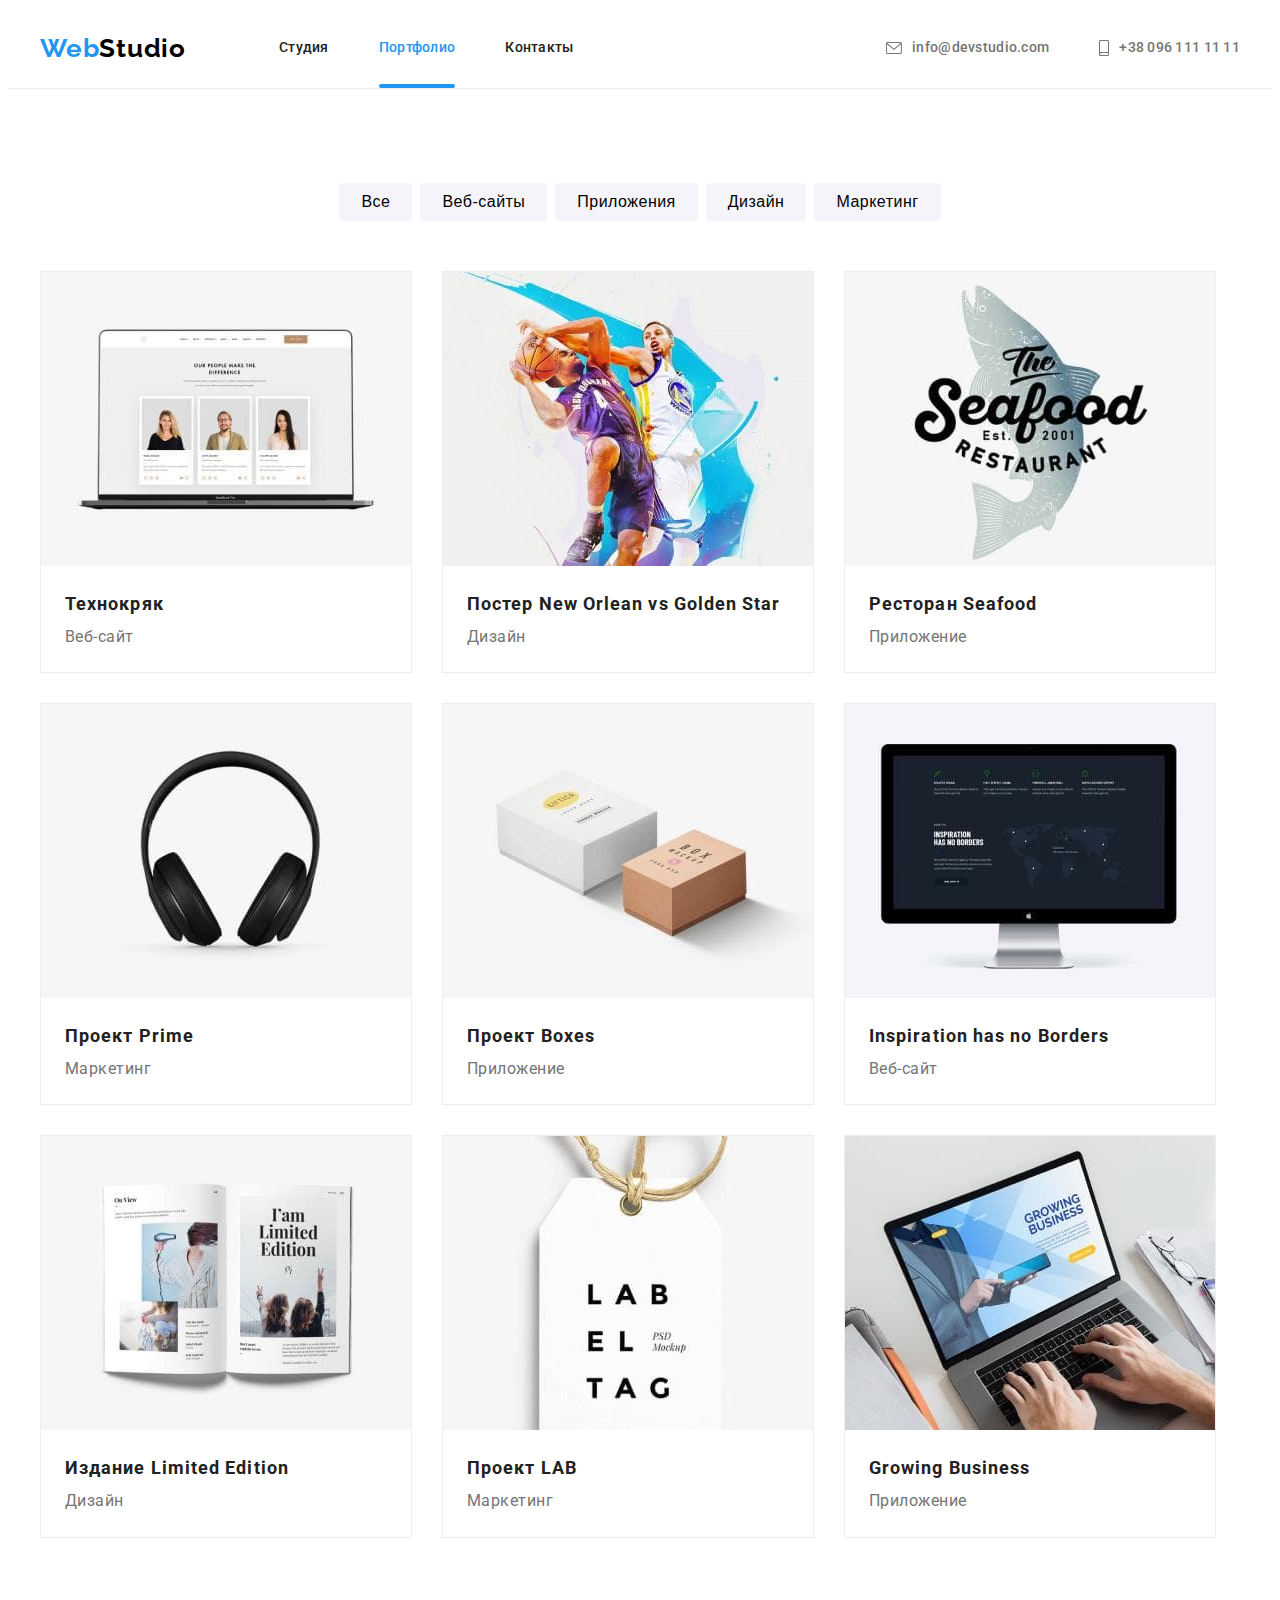
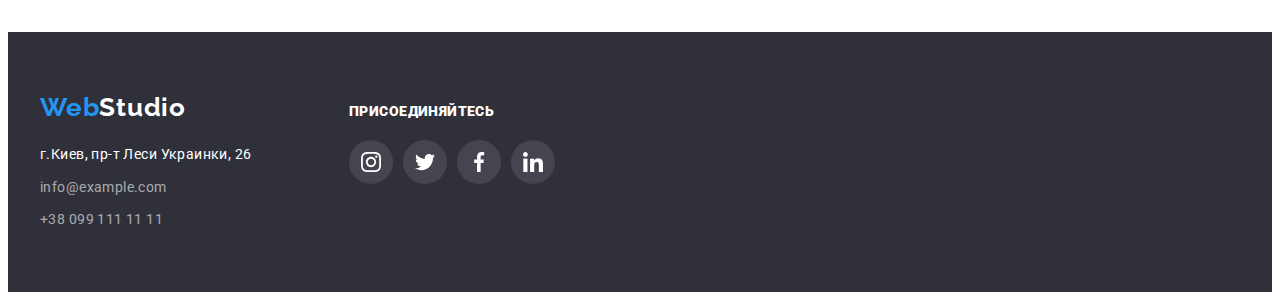
==== portfolio.html @ 4b7ed21e "adds files" ====
<!DOCTYPE html>
<html lang="en">
<head>
    <meta charset="UTF-8">
    <meta http-equiv="X-UA-Compatible" content="IE=edge">
    <meta name="viewport" content="width=device-width, initial-scale=1.0">
    <link rel="stylesheet" href="https://cdnjs.cloudflare.com/ajax/libs/modern-normalize/1.0.0/modern-normalize.min.css" integrity="sha512-ISS7cAi1PEhQ8jnbJpJZMd29NlhNj4AWYyLOSp2CE/CsHxTCu+r+t0D2yoJudVrd0/8fTVPUVDzY5Tvli75u/g==" crossorigin="anonymous" />
    <link rel="preconnect" href="https://fonts.gstatic.com">
    <link href="https://fonts.googleapis.com/css2?family=Raleway:wght@700&family=Roboto:wght@400;500;700;900&display=swap" rel="stylesheet">
    <link rel="stylesheet" href="https://cdnjs.cloudflare.com/ajax/libs/animate.css/4.1.1/animate.min.css"/>
    <link rel="stylesheet" href="./css/styles.css">
    <title>Портфолио</title>
</head>
<body>
     <!---шапка сайта-->
    <header class="header">
      <div class="container">
      <nav class="navigation-for-pages">
          <a href="./index.html" lang="en" class="logo link animate__heartBeat">Web<span class="change-first">Studio</span></a>    
          <ul class="main-pages">
            <li class="list list-pages"><a href="./index.html" class="main-pages-link decoration-changes link">Студия</a></li>
            <li class="list list-pages"><a href="./portfolio.html" class="main-pages-link link current">Портфолио</a></li>
            <li class="list list-pages"><a href="" class="main-pages-link decoration-changes link">Контакты</a></li>
          </ul>
      </nav>    
      <ul class="first-adress-text"> 
        <li class="list for-contacts">
          <a href="mailto:info@devstudio.com" class="phone link email">
            <svg class="icon-contacts-letter">
              <use href="./images/symbol-defs.svg#letter"></use>
            </svg>
            info@devstudio.com</a>
        </li>
        <li class="list for-contacts">
          <a href="tel:+380961111111" class="phone link tell">
            <svg class="icon-contacts-smartphone">
              <use href="./images/symbol-defs.svg#smartphone"></use>
            </svg>
            +38 096 111 11 11</a>
        </li>
      </ul> 
        </div>
    </header>
    <main>
        <!--ссылки на ресурсы-->
        <section class="filters">
          <div class="container">
            <h1 class="visually-hidden">our projects</h1>
            <ul class="btn-of-filters">                
                <li class="list list-filters">
                    <button type="button" class="button-list">Все</button> 
                </li>
                <li class="list list-filters">
                    <button type="button" class="button-list">Веб-сайты</button>
                </li>
                <li class="list list-filters">
                    <button type="button" class="button-list">Приложения</button>
                </li>
                <li class="list list-filters">
                    <button type="button" class="button-list">Дизайн</button>
                </li>
                <li class="list list-filters">
                    <button type="button" class="button-list">Маркетинг</button>
                </li>               
            </ul>
          
            <ul class="projects">
                <li class="list projects-card">                  
                  <a href="" class="link projects-link">
                   <div class="wrapper-projects-card">
                     <img src="./images/images-portfolio/1techno-kryak.jpg" alt="Три человека" width="370" height="294">   
                     <p class="overlay">
                       Технокряк это современная площадка распространения коронавируса. 
                       Компании используют эту платформу для цифрового шпионажа и атак на защищённые сервера конкурентов.
                      </p>                    
                    </div>                  
                    <div class="text-cards">
                    <h3 class="subtitle">Технокряк</h3>
                    <p class="projects-paragraph">Веб-сайт</p>
                  </div>
                  </a>
                </li>
                <li class="list projects-card"> 
                   <a href="" class="link projects-link">
                    <div class="wrapper-projects-card">
                      <img src="./images/images-portfolio/2golden-star.jpg" alt="Баскетболисты" width="370" height="294">
                      <p class="overlay">
                        Технокряк это современная площадка распространения коронавируса. 
                        Компании используют эту платформу для цифрового шпионажа и атак на защищённые сервера конкурентов.
                       </p>  
                    </div>
                    <div class="text-cards">
                      <h3 class="subtitle">Постер New Orlean vs Golden Star</h3>
                    <p class="projects-paragraph">Дизайн</p>
                  </div> 
                   </a> 
                </li>
                <li class="list projects-card">
                  <a href="" class="link projects-link">
                    <div class="wrapper-projects-card">
                      <img src="./images/images-portfolio/3seafood.jpg" alt="Эмблема ресторана Seafood" width="370" height="294">
                      <p class="overlay">
                        Технокряк это современная площадка распространения коронавируса. 
                        Компании используют эту платформу для цифрового шпионажа и атак на защищённые сервера конкурентов.
                       </p>  
                    </div>
                    <div class="text-cards">
                      <h3 class="subtitle">Ресторан Seafood</h3>
                    <p class="projects-paragraph">Приложение</p>
                  </div> 
                  </a>                
                </li>
                <li class="list projects-card">
                  <a href="" class="link projects-link">
                   <div class="wrapper-projects-card">
                     <img src="./images/images-portfolio/4prime.jpg" alt="Наушники" width="370" height ="294">
                     <p class="overlay">
                      Технокряк это современная площадка распространения коронавируса. 
                      Компании используют эту платформу для цифрового шпионажа и атак на защищённые сервера конкурентов.
                     </p>  
                    </div>
                    <div class="text-cards">
                       <h3 class="subtitle">Проект Prime</h3>
                    <p class="projects-paragraph">Маркетинг</p>
                  </div>
                  </a>
                </li>
                <li class="list projects-card">
                  <a href="" class="link projects-link">
                   <div class="wrapper-projects-card">
                     <img src="./images/images-portfolio/5boxes.jpg" alt="Две коробки" width="370" height="294">
                     <p class="overlay">
                      Технокряк это современная площадка распространения коронавируса. 
                      Компании используют эту платформу для цифрового шпионажа и атак на защищённые сервера конкурентов.
                     </p>  
                    </div>
                   <div class="text-cards">
                     <h3 class="subtitle">Проект Boxes</h3>
                    <p class="projects-paragraph">Приложение</p>
                  </div> 
                  </a>
                </li>
                <li class="list projects-card">
                  <a href="" class="link projects-link">
                  <div class="wrapper-projects-card">
                    <img src="./images/images-portfolio/6no-borders.jpg" alt="Монитор" width="370" height="294">
                    <p class="overlay">
                      Технокряк это современная площадка распространения коронавируса. 
                      Компании используют эту платформу для цифрового шпионажа и атак на защищённые сервера конкурентов.
                     </p>  
                  </div>  
                  <div class="text-cards">
                    <h3 class="subtitle">Inspiration has no Borders</h3>
                    <p class="projects-paragraph">Веб-сайт</p>
                  </div>
                  </a>
                </li>
                <li class="list projects-card">
                  <a href="" class="link projects-link">
                  <div class="wrapper-projects-card">
                    <img src="./images/images-portfolio/7limited-edition.jpg" alt="Журнал Limited Edition" width="370" height="294">
                    <p class="overlay">
                      Технокряк это современная площадка распространения коронавируса. 
                      Компании используют эту платформу для цифрового шпионажа и атак на защищённые сервера конкурентов.
                     </p>  
                  </div> 
                   <div class="text-cards">
                     <h3 class="subtitle">Издание Limited Edition</h3>
                    <p class="projects-paragraph">Дизайн</p>
                  </div>
                  </a>
                </li>
                <li class="list projects-card">
                  <a href="" class="link projects-link">
                  <div class="wrapper-projects-card">
                    <img src="./images/images-portfolio/8project-lab.jpg" alt="Лейбл проекта LAB" width="370" height="294">
                    <p class="overlay">
                      Технокряк это современная площадка распространения коронавируса. 
                      Компании используют эту платформу для цифрового шпионажа и атак на защищённые сервера конкурентов.
                     </p>  
                    </div>
                    <div class="text-cards">
                      <h3 class="subtitle">Проект LAB</h3>
                    <p class="projects-paragraph">Маркетинг</p>
                  </div>
                  </a> 
                </li>
                <li class="list projects-card">
                  <a href="" class="link projects-link">
                  <div class="wrapper-projects-card"> 
                   <img src="./images/images-portfolio/9growing-business.jpg" alt="Ноутбук" width="370"  height="294">
                   <p class="overlay">
                    Технокряк это современная площадка распространения коронавируса. 
                    Компании используют эту платформу для цифрового шпионажа и атак на защищённые сервера конкурентов.
                   </p>  
                  </div>
                   <div class="text-cards">
                     <h3 class="subtitle">Growing Business</h3>
                    <p class="projects-paragraph">Приложение</p>
                  </div>
                  </a>
                </li>
            </ul>
          </div>
        </section>
    </main>

    <footer class="footer">
      <div class="container">  
        <div class="footer-box">
          <div class="footer-class">   
        <a href="./index.html" lang="en" class="logo link web-footer">Web<span class="change-second">Studio</span></a>
        <!---адрес--> 
        <address class="address">
           <ul class="address-text">
            <li class="list footer-contacts">
              <a href="https://goo.gl/maps/VTNjZpvYat5TJ8QY6" target="_blank" rel="noopener noreferrer" 
              class="location-link link">
              г.Киев, пр-т Леси Украинки, 26</a>
            </li>
            <li class="list footer-contacts">
              <a href="mailto:info@example.com" lang="en" class="phone-link link">info@example.com</a>
            </li>
            <li class="list footer-contacts">
              <a href="tel:+380991111111" class="phone-link link">+38 099 111 11 11</a>
            </li>
          </ul>   
        </address>
        </div>  
       <!--join-us  -->
       <div class="join">
        <h2 class="visually-hidden">join to us</h2>
        <p class="join-text"><strong>Присоединяйтесь</strong></p>
        <ul class="social-list join-list">
          <li class="list social-items join-items">
            <a href="" class="social-link join-link link">
            <svg class="social-icon" width="20" height="20">
              <use href="./images/symbol-defs.svg#instagram"></use>
            </svg>
          </a>
          </li>
        <li class="list social-items join-items">
         <a href="" class="social-link join-link link"> 
           <svg class="social-icon" width="20" height="20">
            <use href="./images/symbol-defs.svg#twitter"></use>
          </svg>
        </a>
        </li>
        <li class="list social-items join-items">
          <a href="" class="social-link join-link link">
          <svg  class="social-icon" width="20" height="20">
            <use href="./images/symbol-defs.svg#facebook"></use>
          </svg>
        </a>
        </li>
        <li class="list social-items join-items">
          <a href="" class="social-link join-link link">
          <svg  class="social-icon" width="20" height="20">
            <use href="./images/symbol-defs.svg#linkedin"></use>
          </svg>
          </a>
        </li>
       </ul>
      </div>
      </div>
    </div> 
     </footer> 
    </body>
</html>
---- css/styles.css ----
:root {
    --main-font: "Roboto", sans-serif;
    --secondary-font: "Raleway", sans-serif;
    --accent-color: #2196F3; 
    --main-color: #212121;
    --paragraph-color: #757575;
    --technical-color: #188CE8;
    --white-color: #fff;
    --backround-btn: #F5F4FA;
    --section-background: #2F303A;
    --letter-spacing: 0.03em;
    --font-weight-variable: 700;
    --font-size-predominate: 14px;
    --container-padding: 15px;
    --container-width: 1200px;
    --container-margin: 0 auto;
    --padding-of-section: 94px;
    --margin-in-section: 30px;
    --social-links-color: #AFB1B8;
    --overlay-cards-color: rgba(33, 150, 243, 0.9);

}


/* СБРОС */
.link { 
    text-decoration: none;
    display: block;
}
.list {
    list-style: none;
}  
.address { 
    font-style: normal;
} 
h1, h2, h3, h4, h5, h6, p {
    margin:0;
}
Ul, li {
    margin:0;
    padding: 0;}
img {
    display: block;
    max-width: 100%;
}

/* end СБРОС */

body {
    font-family: var(--main-font);
    color: var(--main-color);
    font-weight: 400;
}



/* === header====*/
.header {
    border-bottom: 1px solid #ececec;
}

.container {
    width: var(--container-width);
    margin: 0 auto;
    padding-left: var( --container-padding);
    padding-right: var( --container-padding); 
}

.header .container {
    display: flex;
    align-items: center;

}
.navigation-for-pages,
.main-pages,
.first-adress-text {
    display: flex;
    align-items: center;
}
.logo {
    margin-right: 93px;
    animation-duration: 3000ms;
}

.list-pages:not(:last-child),
.for-contacts:not(:last-child) {
    margin-right: 50px;
}

.first-adress-text {
    margin-left: auto;
}
.main-pages-link.link.current {
    color: var(--accent-color);
 
}
.logo {
    font-family: var(--secondary-font);
    font-weight: var(--font-weight-variable);
    font-size: 26px;
    line-height: 1.19;
    letter-spacing: var(--letter-spacing);
    color: var(--accent-color);
}
.change-first {
    color: #000;
}
.main-pages-link {
    font-weight: 500;
    font-size: var(--font-size-predominate); 
    line-height: 1.14;
    letter-spacing: 0.02em;
    color: var(--main-color);
    padding-top: 32px;
    padding-bottom: 32px;
    transition: color transform 250ms cubic-bezier(0.4, 0, 0.2, 1);
}
.main-pages-link:hover,
.main-pages-link:focus {
    color: var(--accent-color);
}

/*  спецэффекты*/
.list-pages {
    position: relative;
}
.current::after {
    content: "";
    display: block;
    position: absolute;
    height: 4px;
    width: 100%;
    border-radius: 2px;
    left: 0px;
    bottom: 0px;
    background-color: var(--accent-color);
}

.decoration-changes::after{
    content: "";
    display: block;
    position: absolute;
    height: 4px;
    width: 100%;
    border-radius: 2px;
    left: 0px;
    bottom: 0px;
    background-color: var(--accent-color);
    opacity: 0;
    transform: scaleX(0);
    transition: opacity 250ms cubic-bezier(0.4, 0, 0.2, 1) 150ms,
    transform 250ms cubic-bezier(0.4, 0, 0.2, 1) 100ms;
}
.decoration-changes:hover::after {
    opacity: 1;
    transform: scaleX(1);
}



/* contacts */
.phone {
    padding-top: 7px;
    padding-bottom: 7px;
    font-weight: 500;
    font-size: var(--font-size-predominate);
    line-height: 1.14;
    letter-spacing: 0.02em;
    color: var(--paragraph-color);
    padding-top: 32px;
    padding-bottom: 32px;

    transition: color 250ms cubic-bezier(0.4, 0, 0.2, 1) 100ms;    
}

.for-contacts:hover .phone,
.for-contacts:focus .phone{
    animation-name: heartBeat;
    animation-duration: 2000ms;
    animation-timing-function: linear;
}

/* icon */
.email,
.tell {
    display: flex;
    align-items: center; 
}
.phone:hover,
.phone:focus {
    color: var(--accent-color);
} 

.icon-contacts-letter,
.icon-contacts-smartphone{  
    fill: currentColor;
}


.icon-contacts-letter {
    height: 12px;
    width: 16px;
    margin-right: 10px;
}

.icon-contacts-smartphone {
    height: 16px;
    width: 10px;
    margin-right: 10px;
}
/* end header */



/* main html */
.hero {
    background-color: var(--section-background);   
    padding-bottom: 200px;
    padding-top: 200px; 
}
.banner {
    display: flex;
    background-color: var(--section-background);
    max-width: 1600px;
    margin: 0 auto;
    background-size: cover;
    background-repeat: no-repeat;
    background-position: center ;
    background-image: linear-gradient(rgba(47, 48, 58, 0.4), rgba(47, 48, 58, 0.4)), url(../images/img.jpg);
}

.headline {  
    font-family: var(--main-font);
    font-weight: 900;
    font-size: 44px;
    line-height: 1.4;
    letter-spacing: 0.06em;
    text-transform: uppercase;
    color: var(--white-color);
    max-width: 696px; 
    text-align: center;
    margin-left: auto;
    margin-right: auto;    
}

.modal-btn,
.button-list {
    border-radius: 4px;
}

.modal-btn {  
    display: block;
    margin-left: auto;
    margin-right: auto;
    background-color: var(--accent-color);
    padding: 10px 32px;
    min-width: 200px;
    cursor: pointer;   
    margin-top: 30px; 
    margin-left: auto;
    margin-right: auto;   
} 

.modal-btn:hover,
.modal-btn:focus {
    background-color: var(--technical-color);
}

.text-btn {
    font-weight: var(--font-weight-variable);
    font-size: 16px;
    line-height: 1.9;
    letter-spacing: 0.06em;  
    height: 30px;
    color: var(--white-color);
}
/* hero end */

/* skills */
.visually-hidden {
    position: absolute !important;
    clip: rect(1px 1px 1px 1px); /* IE6, IE7 */
    clip: rect(1px, 1px, 1px, 1px);
    padding: 0 !important;
    border: 0 !important;
    height: 1px !important;
    width: 1px !important;
    overflow: hidden;
}

.skills {
    display: flex;
    align-items: center;
    padding-top: var(--padding-of-section);
    padding-bottom: var(--padding-of-section);
}

.description {
    display: flex;
    align-items: center;
    margin-left: calc(-1*var(--margin-in-section));
    margin-top: calc(-1*var(--margin-in-section));
}

.block-description {
    margin-left: var(--margin-in-section);
    margin-top: var(--margin-in-section);
    height: 251px;
    width: 270px;
}

.skills-block {
    display: flex;
    align-items: center;
    justify-content: center;
    background-color: var(--backround-btn);
    width: 270px;
    height: 120px;
    margin-bottom: 30px;
    border-radius: 4px;
}

.title-description {    
    font-weight: var(--font-weight-variable);
    font-size: var(--font-size-predominate);
    line-height: 1.14;
    letter-spacing: var(--letter-spacing);    
    text-transform: uppercase;  
    margin-bottom: 10px;
}
.text-description {
    font-size: var(--font-size-predominate);
    line-height: 1.7;
    letter-spacing: var(--letter-spacing);
    color: var(--paragraph-color);
}
.skills-icons {
    fill: currentColor;
}
/* end skills */


/* what we do */
.we-do {
    padding-bottom: 149px;
} 
.images-of-work {
    display: flex;
    align-items: center;
    flex-wrap: wrap;
    margin-left: calc(-1*var(--margin-in-section));
    margin-bottom: calc(-1*var(--margin-in-section));
}
.images-of-work > .works{
    margin-left: var(--margin-in-section);
    margin-bottom: var(--margin-in-section);
}
.works {
    position: relative;
    height: 294px;
    width: 370px;
}
.our-products {
    position: absolute;
    display: flex;
    align-items: center;
    justify-content: center;
    width: 100%;
    height: 70px;
    left: 0;
    bottom: 0;
    background: rgba(47, 48, 58, 0.8);
    transform: scaleY(1);
    transition: transform 250ms cubic-bezier(0.4, 0, 0.2, 1) 150ms;
}
.works:focus .our-products,
.works:hover .our-products{
    transform: scaleY(1.1);   
}
.products-text {
    font-weight: var(--font-weight-variable);
    font-size: 14px;
    line-height: 1.14;
    letter-spacing: var(--letter-spacing);
    text-transform: uppercase;
    color: #fff;    
}
/*  */

/* our-staff */

.our-staff {
    background: var(--backround-btn);
    padding-top: var(--padding-of-section);
    padding-bottom: var(--padding-of-section);
}

.description-command {
    display: flex;
    flex-wrap: wrap;
    margin-left: calc(-1*var(--margin-in-section));
    margin-bottom: calc(-1*var(--margin-in-section));
}
.description-command >.list-command {
    width: 270px;
    height: 430px;
    margin-left: var(--margin-in-section);
    margin-bottom: var(--margin-in-section);
    box-shadow: 0px 1px 3px rgba(0, 0, 0, 0.12), 0px 1px 1px rgba(0, 0, 0, 0.14), 0px 2px 1px rgba(0, 0, 0, 0.2);
    border-radius: 0px 0px 4px 4px
}

.work-make,     
.work-command {
    font-weight: var(--font-weight-variable);
    font-size: 36px;
    line-height: 1.17;
    letter-spacing: var(--letter-spacing);
    text-align: center;
    display: block;
    margin-left: auto;
    margin-right: auto;
    margin-bottom: 50px;            
}
.description-command .names{
    font-weight: 500;
    font-size: 16px;
    line-height: 1.2;
    letter-spacing: var(--letter-spacing);   
}
.block-of-names {
    padding-top: var(--margin-in-section);
    padding-bottom: var(--margin-in-section);
    padding-left: 30px;
    padding-right: 30px;
    text-align: center;

}
.names {
    margin-bottom: 10px;
}
.description-command .gig {
    font-size: 16px;
    line-height: 1.2;
    letter-spacing: var(--letter-spacing);
    color: var(--paragraph-color);
    margin-bottom: 16px;

}
 /* icons */
.social-list {
    display: flex;
    align-items: center;
    justify-content: center;
    justify-content: space-around;
 }
.social-link{
    display: flex;
    align-items: center;
    justify-content: center;
    color: var(--social-links-color);
    width: 44px;
    height: 44px;
    border-radius: 50%;

    transition: color 250ms cubic-bezier(0.4, 0, 0.2, 1), 
    background-color 250ms cubic-bezier(0.4, 0, 0.2, 1); 
}
.social-link:hover,
.social-link:focus {
    background-color: var(--accent-color);    
    color: #fff;
}

.social-icon {
    fill: currentColor;
    width: 20px;
    height: 20px;
}
 
/* our staff end */

/* our clients */
.clients {
    padding-bottom: var(--padding-of-section);
    padding-top: 40px;
}
.clients-title {
    display: block;
    margin-left: auto;
    margin-right: auto;
    margin-bottom: 50px;
    text-align: center;  
    font-weight: var(--font-weight-variable);  
    font-size: 36px;
    line-height: 1.16;
    letter-spacing: var(--letter-spacing);
}
.clients-list {
    display: flex;
    flex-wrap: wrap;
    align-items: center;
    margin-left: calc(-1*var(--margin-in-section));
}

.clients-item {
    display: flex;
    align-items: center;
    justify-content: center;
    width: 170px;
    height: 90px;
    border: 1px solid #AFB1B8; 
    border-radius: 4px;
    margin-left: var(--margin-in-section);
}
.clients-link {
    color: var(--social-links-color);
    display: flex;
    align-items: center;
    justify-content: center;
    width: 100%;
    height: 100%;

    transition: color 250ms cubic-bezier(0.4, 0, 0.2, 1);
}

.clients-link:hover,
.clients-link:focus  {
    color: var(--accent-color);
}

.clients-item:focus,
.clients-item:hover {
    border: 1px solid var(--accent-color);
}
.clients-icon {
    fill: currentColor;
}


/* prtfolio main*/
.filters {
   padding-top: var(--padding-of-section); 
   padding-bottom: var(--padding-of-section);
}
.container .btn-of-filters {
     display: flex;
     align-items: center;
     flex-wrap: wrap;
     margin-bottom: 50px;
     justify-content: center;   
}
.list-filters:not(:last-child) {
    margin-right: 8px;    
}
 
.button-list {
    font-weight: 500;
    font-size: 16px;
    line-height: 1.6;
    letter-spacing: var(--letter-spacing);
    background-color: var(--backround-btn);
    cursor: pointer;
    border: transparent;
    padding: 6px 22px;

    transition: color 250ms cubic-bezier(0.4, 0, 0.2, 1), 
    background-color 250ms cubic-bezier(0.4, 0, 0.2, 1), 
    box-shadow 250ms cubic-bezier(0.4, 0, 0.2, 1); 
}
.button-list:hover,
.button-list:focus {
    color: var(--white-color);
    background-color: var(--accent-color);
    box-shadow: 0px 3px 1px rgba(0, 0, 0, 0.1), 
    0px 1px 2px rgba(0, 0, 0, 0.08), 
    0px 2px 2px rgba(0, 0, 0, 0.12);
}   


/* projects imgs+text */
.container >.projects{
    display: flex;
    align-items: center;
    flex-wrap: wrap;
    margin-left: calc(-1 * var(--margin-in-section));
    margin-top: calc(-1 * var(--margin-in-section));
}
.projects>.list {
    margin-left: var(--margin-in-section);
    margin-top: var(--margin-in-section);
}
.projects > .projects-card{
    width: 370px;
    border: 1px solid #EEEEEE;
}
.subtitle {
    font-weight:var(--font-weight-variable);    
    font-size: 18px;
    line-height: 2;
    letter-spacing: 0.06em;
    color: var(--main-color);
}
.text-cards {
    padding-top: 20px;
    padding-bottom: 20px;
    padding-left: 24px;
    padding-right: auto;
}
.projects-paragraph {
    font-size: 16px;
    line-height: 1.9;
    letter-spacing: var(--letter-spacing);
    color: var(--paragraph-color);
}
.projects-link:hover,
.projects-link:focus {
    box-shadow:0px 1px 1px rgba(0, 0, 0, 0.12),
     0px 4px 4px rgba(0, 0, 0, 0.06), 
     1px 4px 6px rgba(0, 0, 0, 0.16);
}


      /* overlay */
 .wrapper-projects-card {
    position: relative;  
    overflow: hidden;
}   
.projects-link:focus .overlay,
.projects-link:hover .overlay{
    transform: translateY(0);
    opacity: 1;
}

.overlay {
    position: absolute;
    top: 0;
    left: 0; 
    max-width: 100%;
    height: 100%;       
    padding: 63px 24px;
    background-color: var(--overlay-cards-color);
    color: #fff;   
    font-size: 18px;
    line-height: 1.5;
    letter-spacing: var(--letter-spacing);  
    opacity: 0;  
    transform: translateY(100%);
    overflow: auto;

    transition: transform 250ms cubic-bezier(0.4, 0, 0.2, 1),
    opacity 250ms cubic-bezier(0.4, 0, 0.2, 1);
}


/* prtfolio main end*/

/* end main */



/* ==========footer=========== */
.footer{
    background-color: var(--section-background);
    padding-top: 60px;
    padding-bottom: 60px;
}
.web-footer {
    display: block;
    margin-bottom: 20px;
}
.change-second {
    color: var(--white-color);
}

.location-link,
.phone-link {
    font-size: var(--font-size-predominate);
    line-height: 1.7;
    letter-spacing: var(--letter-spacing);
    display: block;

    transition: color 250ms cubic-bezier(0.4, 0, 0.2, 1);
} 
.location-link:hover,
.locayion-link:focus,
.phone-link:hover,
.phone-link:focus{
    color: var(--accent-color);
}

.footer-contacts:not(:last-child) {
    margin-bottom: 9px;
}
.location-link   { 
    color: var(--white-color);
}

.phone-link {
    color: rgba(255, 255, 255, 0.6);
} 


/* join to us */
.join-text {
    font-weight: var(--font-weight-variable);
    font-size: 14px;
    line-height: 1.14;
    letter-spacing: var(--letter-spacing);
    text-transform: uppercase;
    color: #FFFFFF; 
    margin-bottom: 20px;
}

 /* флексы */

.footer-class {
    display: flex;
    flex-direction: column; 
} 
.footer-box  {
    display: flex;
    align-items: baseline;
}
.join {
    display: flex;
    flex-direction: column;
    margin-left: 70px;
    margin-right: auto;
} 
.join-list {
    display: flex;
    align-items: center;
    margin-bottom: -10px;
    margin-left: -10px;     
}
.join-items {
    margin-bottom: 10px;
    margin-left: 10px;
    
}
.join-link {
    background: rgba(255, 255, 255, 0.1);
    border-radius: 50%; 
    color: #fff;
}  
/* ==========footer end=========== */

/* backdrop+modalbtn */

.backdrop {
    position: fixed;
    top: 0;
    left: 0;
    height: 100vh;
    width: 100vw;
    background-color: rgba(0, 0, 0, 0.2);
    scale: 1;
    opacity: 1;

    transition: opacity 250ms cubic-bezier(0.4, 0, 0.2, 1), 
    transform 250ms cubic-bezier(0.4, 0, 0.2, 1);
}
.backdrop-modal {
    position: absolute;
    top: 50%;
    left: 50%;
    transform: translate(-50%, -50%) rotate(1turn) scaleX(1);
    width: 528px;
    height: 581px;    
    background-color: #fff;
    border-radius: 4px;
    opacity: 1;  

    transition: opacity 250ms cubic-bezier(0.4, 0, 0.2, 1) 250ms,
    transform 250ms cubic-bezier(0.4, 0, 0.2, 1) 250ms; 
}
.is-hidden .backdrop-modal {
    transform: translate(-50%, -50%) rotate(0) scaleX(0);
    opacity: 0;
}
.is-hidden {
    opacity: 0;
    /* visibility: hidden; */
    pointer-events: none;

    transform: scale(0.9);   
}

.modal-close-btn {
    position: absolute;
    display: flex;
    align-items: center;
    justify-content: center;
    top: 8px;
    right: 8px;
    height: 30px;
    width: 30px;
    background: transparent;
    border-radius: 50%;
    border:  1px solid rgba(0, 0, 0, 0.1);
    cursor: pointer;
}
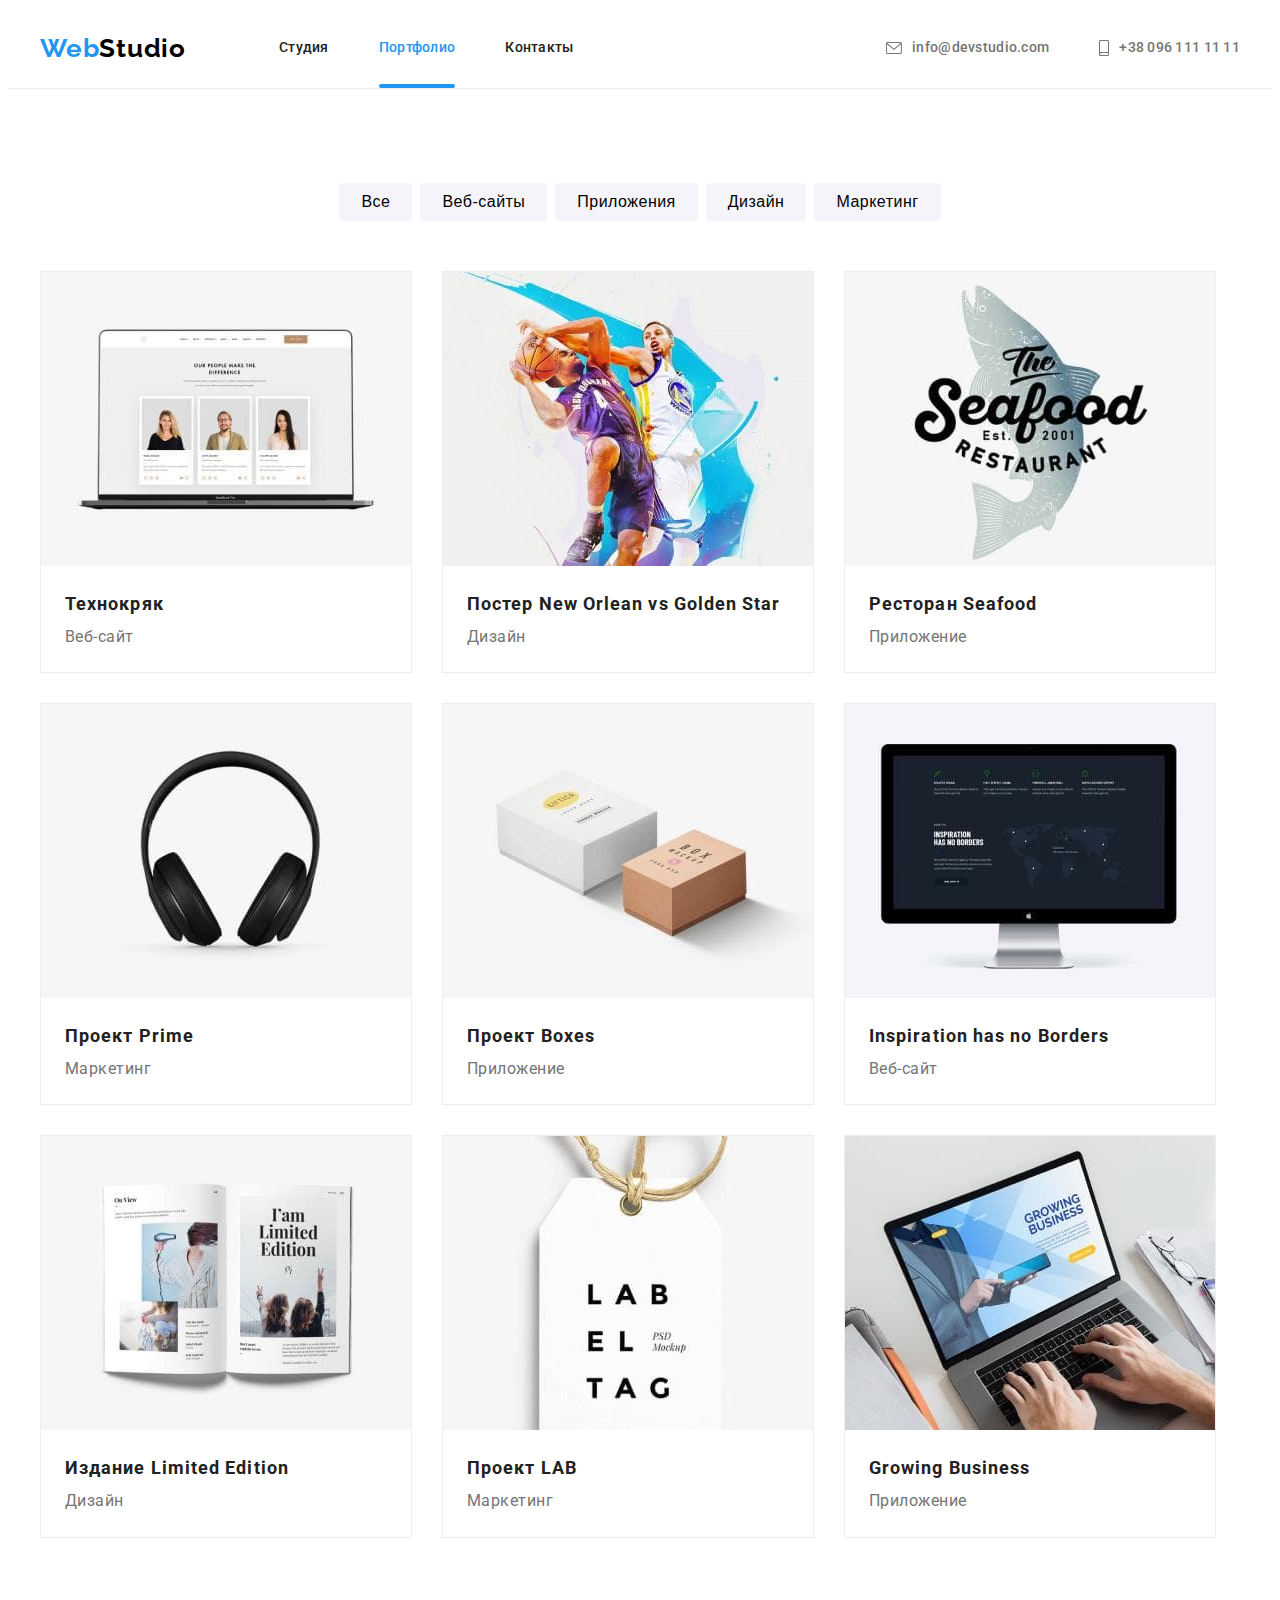
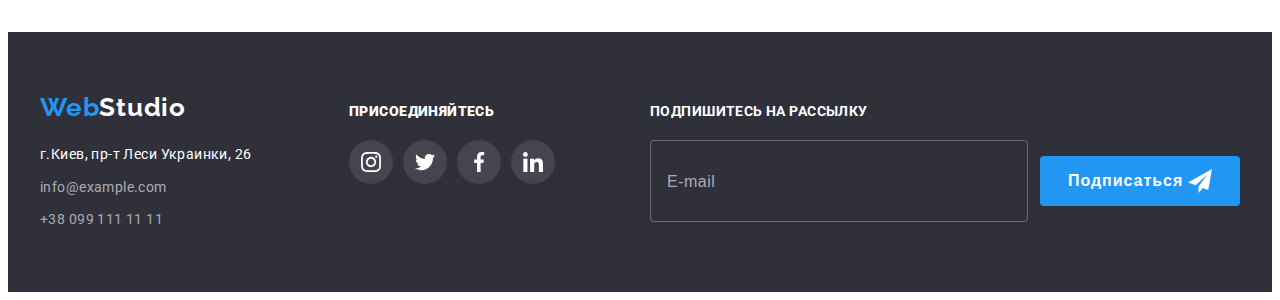
==== commit b6d9f558: "adds hover for close-btn, corrects backdrop-modal" ====
--- a/portfolio.html
+++ b/portfolio.html
@@ -262,6 +262,19 @@
         </li>
        </ul>
       </div>
+
+       <!-- subscription-form -->
+    <div class="subscription">
+      <b class="subscription-title">Подпишитесь на рассылку</b>
+      <form class="sign-up">
+        <input type="email" name="email" class="sign-up-email" placeholder="E-mail">
+        <button type="submit" class="sign-up-btn">Подписаться 
+         <svg class="icon-send" width="24" height="24">
+           <use href="./images/symbol-defs.svg#icon-send"></use>
+         </svg>  
+        </button>
+      </form>
+    </div>
       </div>
     </div> 
      </footer> 
--- a/css/styles.css
+++ b/css/styles.css
@@ -148,7 +148,7 @@
     background-color: var(--accent-color);
     opacity: 0;
     transform: scaleX(0);
-    transition: opacity 250ms cubic-bezier(0.4, 0, 0.2, 1) 150ms,
+    transition: opacity 250ms cubic-bezier(0.4, 0, 0.2, 1),
     transform 250ms cubic-bezier(0.4, 0, 0.2, 1) 100ms;
 }
 .decoration-changes:hover::after {
@@ -259,6 +259,8 @@
     margin-top: 30px; 
     margin-left: auto;
     margin-right: auto;   
+
+    transform: background-color 250ms cubic-bezier(0.4, 0, 0.2, 1);
 } 
 
 .modal-btn:hover,
@@ -483,7 +485,7 @@
 /* our clients */
 .clients {
     padding-bottom: var(--padding-of-section);
-    padding-top: 40px;
+    padding-top: 94px;
 }
 .clients-title {
     display: block;
@@ -744,10 +746,236 @@
     border-radius: 50%; 
     color: #fff;
 }  
+
+
+/* subscription-form */
+.sign-up {
+    display: flex;
+    flex-direction: row;
+    align-items: center;
+    margin-right: auto;
+}
+.subscription-title {
+    display: block;
+    padding-bottom: 20px;
+    font-weight: var(--font-weight-variable);
+    font-size: 14px;
+    line-height: 1.14;
+    letter-spacing: var(--letter-spacing);
+    text-transform: uppercase;
+    color: var(--white-color);
+}
+.sign-up-email {
+    width: 358px;
+    height: 50px;    
+    border: 1px solid rgba(255, 255, 255, 0.3);
+    border-radius: 4px;
+    background-color: transparent;  
+    padding-top: 15px;
+    padding-left: 16px;
+    padding-bottom: 15px;
+    cursor: pointer;
+}
+.sign-up-email::placeholder {    
+    font-size: 16px;
+    line-height: 1.25;
+    letter-spacing: 0.03em;
+    color: rgba(255, 255, 255, 0.6);
+}
+input.sign-up-email[placeholder] {
+    color: #fff;
+    font-size: 20px;
+    line-height: 1.15;
+    letter-spacing: var(--letter-spacing);
+} 
+.sign-up-btn {
+    display: flex;
+    align-items: center;
+    width: 200px;
+    height: 50px;
+    padding: 10px 28px;
+    background-color: var(--accent-color);
+    border-radius: 4px;
+    justify-content: space-between;
+    margin-left: 12px;
+    cursor: pointer;
+    border: none;
+   
+    font-weight: var(--font-weight-variable);
+    font-size: 16px;
+    line-height: 1.9;
+    letter-spacing: 0.06em;
+    color: #FFFFFF;
+}
 /* ==========footer end=========== */
 
-/* backdrop+modalbtn */
-
+/* modalbtn-form */
+
+.form-title{
+    display: block;
+    padding-bottom: 12px;
+    font-weight: var( --font-weight-variable);
+    font-size: 20px;
+    line-height: 1.15;
+    text-align: center;
+    letter-spacing: var(--letter-spacing);
+}
+.form {
+    display: flex;
+    flex-direction: column;
+    width: 100%;
+    height: 100%; 
+    padding: 40px; 
+}
+.wrapper-user-field {
+    position: relative;
+    display: block;
+   
+    margin-top: 4px;
+}
+.input-field {
+    width: 100%;
+    height: 40px;
+    border: 1px solid rgba(33, 33, 33, 0.2);
+    border-radius: 4px;
+    padding-left: 42px;
+    transition: border-color 250ms cubic-bezier(0.4, 0, 0.2, 1);
+}
+.input-field:focus {
+    outline:none;
+    border-color: var(--accent-color) ;
+}
+.input-field:focus + .form-icon {
+    fill: var(--accent-color);
+}
+.form-icon {
+    position: absolute;
+    display: block;
+    left: 12px;
+    top: 50%;
+    transform: translateY(-50%);
+    width: 18px;
+    height: 18px;
+    fill: var(--main-color);   
+    transition: fill 250ms cubic-bezier(0.4, 0, 0.2, 1); 
+}
+
+.label-text {
+    display: block;
+    font-size: 12px;
+    line-height: 1.17;
+    letter-spacing: 0.01em;
+    color: var(--paragraph-color);
+    margin-bottom: 10px;
+   
+}
+.label-textarea {
+    margin-bottom: 20px;
+}
+.user-comment-text {
+    resize:none;
+    width: 100%;
+    min-height: 120px;
+    border: 1px solid rgba(33, 33, 33, 0.2);
+    border-radius: 4px;
+   
+    margin-top: 4px;
+    padding: 12px 16px;
+
+    transition: border-color 250ms cubic-bezier(0.4, 0, 0.2, 1);
+}
+
+.user-comment-text::placeholder {
+    font-size: 14px;
+    line-height: 1.14;
+    letter-spacing: 0.01em;
+    color: rgba(117, 117, 117, 0.5);
+} 
+.user-comment-text:focus {
+    border-color: var(--accent-color);
+    outline: none;
+}
+/* checkbox */
+.modal-form-checkbox::before {
+    content: "";
+    display: block;
+    background-image: url(../images/checkbox/checkbox.svg);
+    background-repeat: no-repeat;
+    background-size: contain;
+    width: 16px;
+    height: 16px;
+    margin-right: 7px;
+    border: 2px solid var(--main-color);
+    border-radius: 2px;
+    cursor: pointer;  
+    scale: 1; 
+
+    transition: background-color 250ms cubic-bezier(0.4, 0, 0.2, 1), 
+    transform 250ms cubic-bezier(0.4, 0, 0.2, 1),
+    background-image 250ms cubic-bezier(0.4, 0, 0.2, 1);
+}
+.form-chekbox-square:checked + .modal-form-checkbox::before { 
+    background-image: url(../images/checkbox/vector.svg);
+    background-repeat: no-repeat;
+    background-size: contain;
+    background-color: var(--accent-color);
+    border: none;
+    background-position: center;
+    transform: scale(1.2);
+    outline: none;
+}
+.form-chekbox-square:focus + .modal-form-checkbox::before {
+    box-shadow: 0 0 0 2px var(--accent-color);
+  
+}
+.modal-form-checkbox {
+    display: flex;
+    align-items: center;
+    font-size: 14px;
+    line-height: 1.7;
+    letter-spacing: var(--letter-spacing);
+    border-color: var(--paragraph-color);
+}
+/*  */
+.confidence-link {
+    font-size: 14px;
+    line-height: 1.7;
+    letter-spacing: var(--letter-spacing);
+    color: var(--accent-color);
+    text-decoration: underline;
+}
+
+.submit-btn {
+    align-self: center;
+    display: block;
+    background-color: var(--accent-color);
+    padding: 10px 55px;
+    min-width: 200px;
+    height: 50px;
+    cursor: pointer;   
+    margin-top: 30px; 
+    border-radius: 4px;
+    box-shadow: 0px 4px 4px rgba(0, 0, 0, 0.15); 
+    border: none; 
+    
+    transition: background-color 250ms cubic-bezier(0.4, 0, 0.2, 1);
+}
+.submit-btn:hover,
+.submit-btn:focus {
+    background-color: var(--technical-color);
+}
+ 
+.submit-text{    
+    font-weight: var(--font-weight-variable);
+    font-size: 16px;
+    line-height: 1.9;
+    letter-spacing: 0.06em;
+    color: #FFFFFF;
+}
+/* ------------ */
+
+
+/* backdrop+modal */
 .backdrop {
     position: fixed;
     top: 0;
@@ -763,30 +991,28 @@
 }
 .backdrop-modal {
     position: absolute;
+    width: 528px;
+    height: 581px;
+    background-color: #fff; 
     top: 50%;
     left: 50%;
     transform: translate(-50%, -50%) rotate(1turn) scaleX(1);
-    width: 528px;
-    height: 581px;    
-    background-color: #fff;
     border-radius: 4px;
     opacity: 1;  
-
-    transition: opacity 250ms cubic-bezier(0.4, 0, 0.2, 1) 250ms,
-    transform 250ms cubic-bezier(0.4, 0, 0.2, 1) 250ms; 
-}
-.is-hidden .backdrop-modal {
+    transition: opacity 250ms cubic-bezier(0.4, 0, 0.2, 1),
+    transform 250ms cubic-bezier(0.4, 0, 0.2, 1); 
+}
+.backdrop.is-hidden .backdrop-modal {
     transform: translate(-50%, -50%) rotate(0) scaleX(0);
     opacity: 0;
 }
-.is-hidden {
+.backdrop.is-hidden {
     opacity: 0;
     /* visibility: hidden; */
     pointer-events: none;
 
     transform: scale(0.9);   
 }
-
 .modal-close-btn {
     position: absolute;
     display: flex;
@@ -800,5 +1026,18 @@
     border-radius: 50%;
     border:  1px solid rgba(0, 0, 0, 0.1);
     cursor: pointer;
-}
-
+
+    transition: color 250ms cubic-bezier(0.4, 0, 0.2, 1);
+}
+.modal-close-btn:focus,
+.modal-close-btn:hover {
+    color: var(--accent-color);
+    border-color: 1px solid var(--accent-color);
+    fill: var(--accent-color);  
+}
+.close-icon {
+    transition: color 250ms cubic-bezier(0.4, 0, 0.2, 1);
+}
+
+ 
+       /*--- end--- */